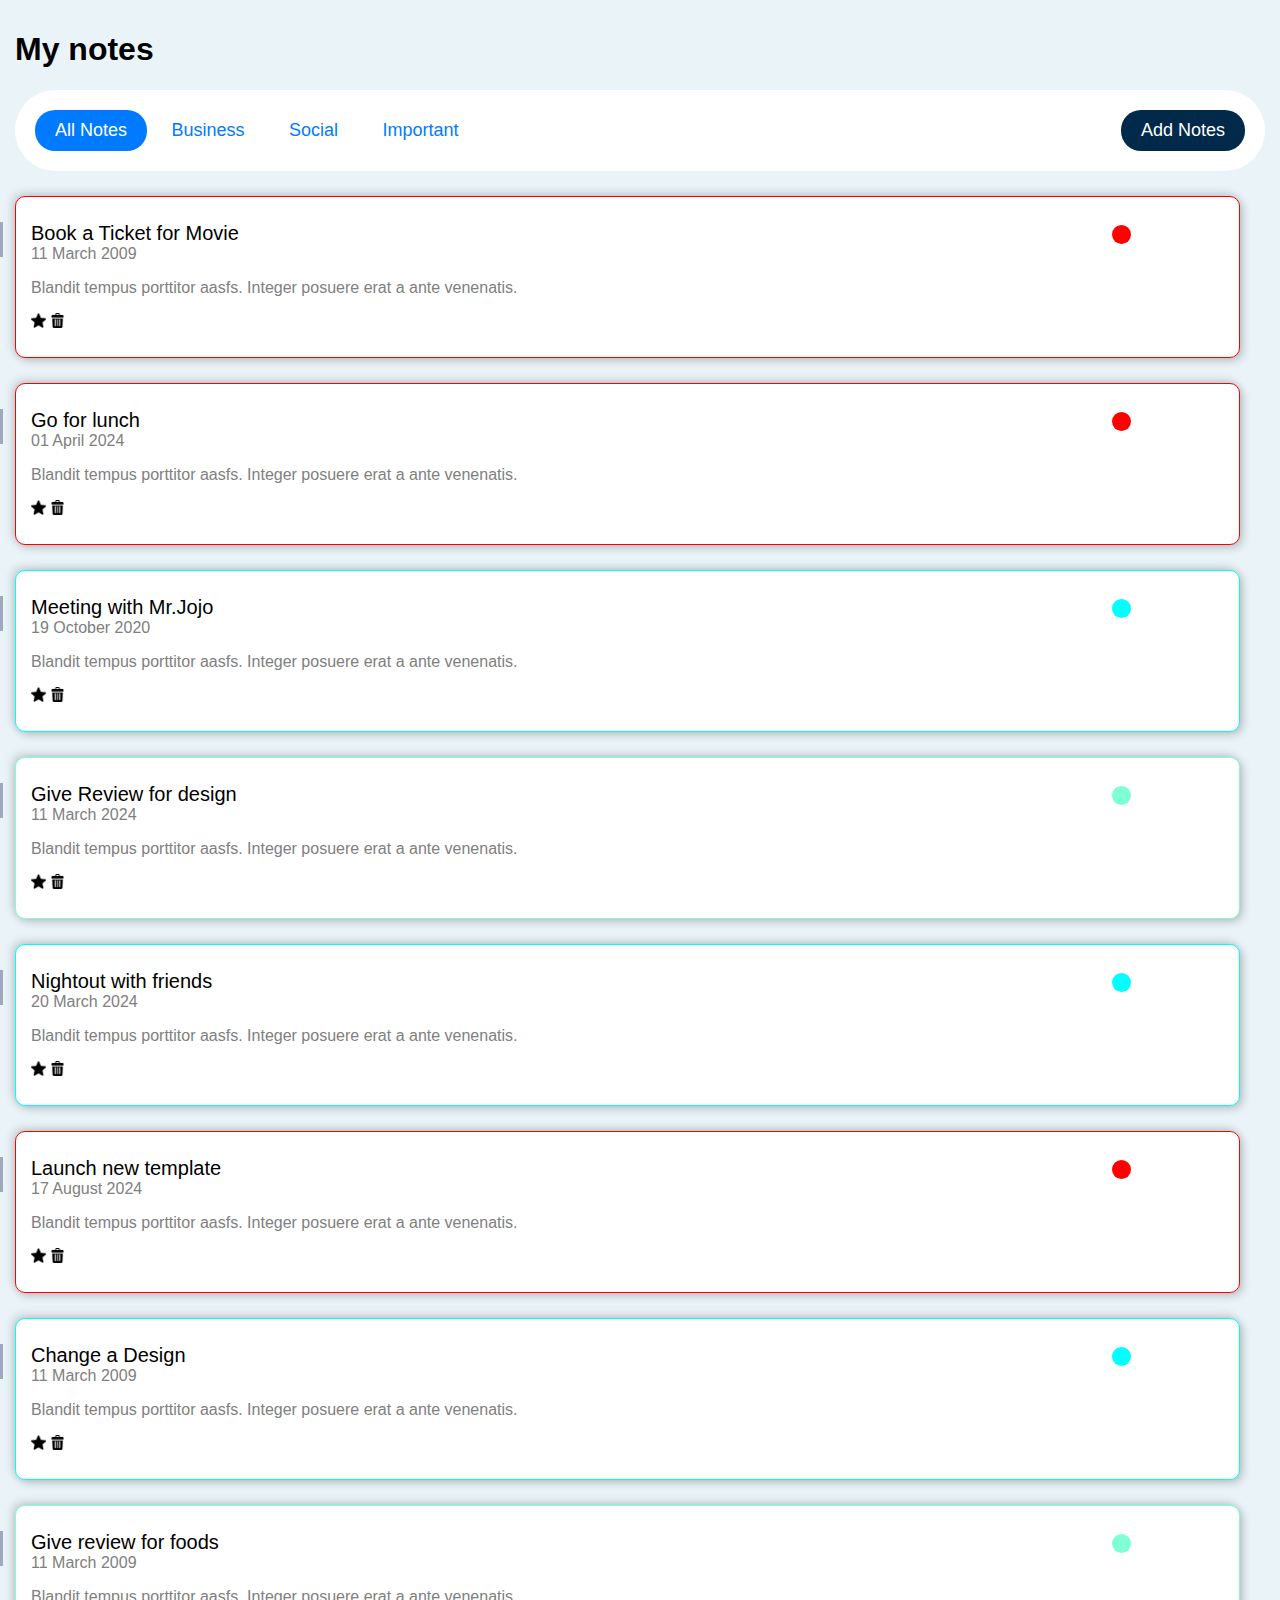
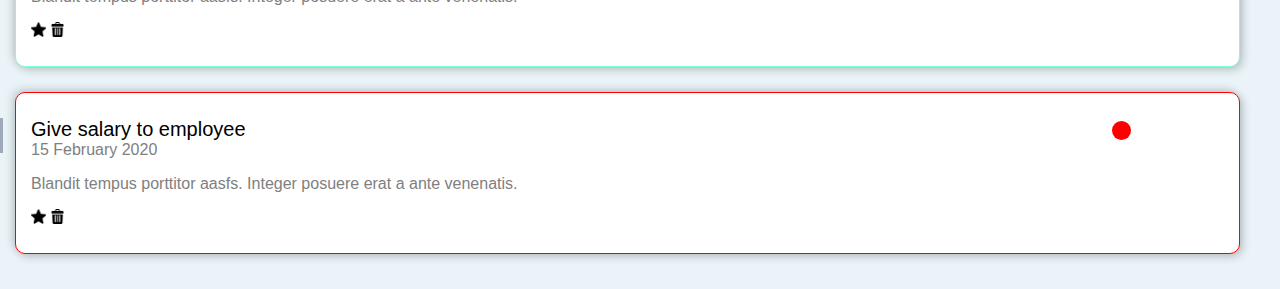
==== index.html @ 5e7e02a1 "done" ====
<!DOCTYPE html>
<html lang="en">
<head>
    <meta charset="UTF-8">
    <meta name="viewport" content="width=device-width, initial-scale=1.0">
    <link rel="stylesheet" href="style.css">
    <title>Document</title>
</head>
<body>

    <div class="container">



    </div>

    <script src="data.js"></script>
    <script src="function.js"></script>
    <script src="app.js"></script>

</body>
</html>
---- style.css ----
*{
    box-sizing: border-box;
    font-family:'Roboto', 'Gill Sans', Calibri, 'Trebuchet MS', sans-serif
}

.menu-pc{
    display: none;
}

img{
    width: 15px;
}

img:hover{
    cursor: pointer;
}

button:hover{
    cursor: pointer;
}

body{
    padding: 10px 15px;
    margin: 0px;
    background-color: rgb(234, 244, 248);
}

.menu-container{
    margin-bottom: 25px;
}

.menu-mobile{
    width: 100%;
    display: flex;
    flex-direction: row;
    justify-content: space-between;
    align-content: space-between;
}

#menu{
    padding: auto;
    /* background-color: aliceblue; */
    border: gray 1px solid;
    border-radius: 5px;
    font-size: 18px;
}

.btnAddNotes{
    background-color: rgb(1, 42, 74);
    color: white;
    border: 0px;
    font-size: 18px;
    padding: 5px 10px;
    border-radius: 8px;
}

.card-note{

    background-color: white;
    box-shadow: 3px 3px 8px rgba(0, 0, 0, 0.2), -3px -3px 8px rgba(0, 0, 0, 0.15);
    border-radius: 10px;
    padding: 25px 15px ;
    margin-bottom: 25px;
    border: red 1px solid;
}

.card-info{
    display: flex;
    flex-direction: row;;
    justify-content: flex-start;

}

.card-title-date{
    width: 90%;
}

.h1-card{
    width: 100%;
    font-size: 20px;
    font-weight: 450;
    margin: 0px;
    display: block;
    text-overflow: ellipsis;
    white-space: nowrap;
    overflow: hidden;
}

.p-card{
    margin: 0px;
    color: gray;
}

.desc-card{
    color: gray;
}

#cerc{
    margin-left:7px;
    margin-top: 3px;
    border-radius: 50px;
    width: 19px;
    height: 19px;
}

.side-stick {
    position: absolute;
    width: 3px;
    height: 35px;
    left: 0;
    background-color: rgba(82, 95, 127, .5);
}

.card-save{
    display: flex;
    flex-direction: row;
    justify-content: space-around;
}

.btns{
    margin-top: 10px;
    width: 100px;
    border: 0px;
    background-color: #007BFF;
    color: white;
    font-size: 17px;
    border-radius: 5px;
}

.category{
    height: 40px;
    margin-left: 5px;
}

.add-container{
    display: none;
}

@media(min-width:1000px){
    
    .menu-mobile{
        display: none;
    }

    .menu-pc{
        background-color: white;
        padding: 20px 20px;
        display: flex;
        flex-direction: row;
        justify-content: space-between;
        border-radius: 50px;
    }

    .add-container{
        width: 100%;
    }

    .btnMenu{
        background-color: white;
        color: #007BFF;
        border: 0px;
        font-size: 18px;
        padding: 10px 20px;
        border-radius: 20px;
    }
    
    .btnAddNotes{
        padding: 10px 20px;
        border-radius: 20px;
    }
    
    
    .btnAll{
        background-color: #007BFF;
        color: white;
    }

    .notes-container{
        display: flex;
        flex-direction: row;
        flex-wrap: wrap;
        
    }

    .card-note{
        width: 100%;
        margin-right: 25px;
    }

}
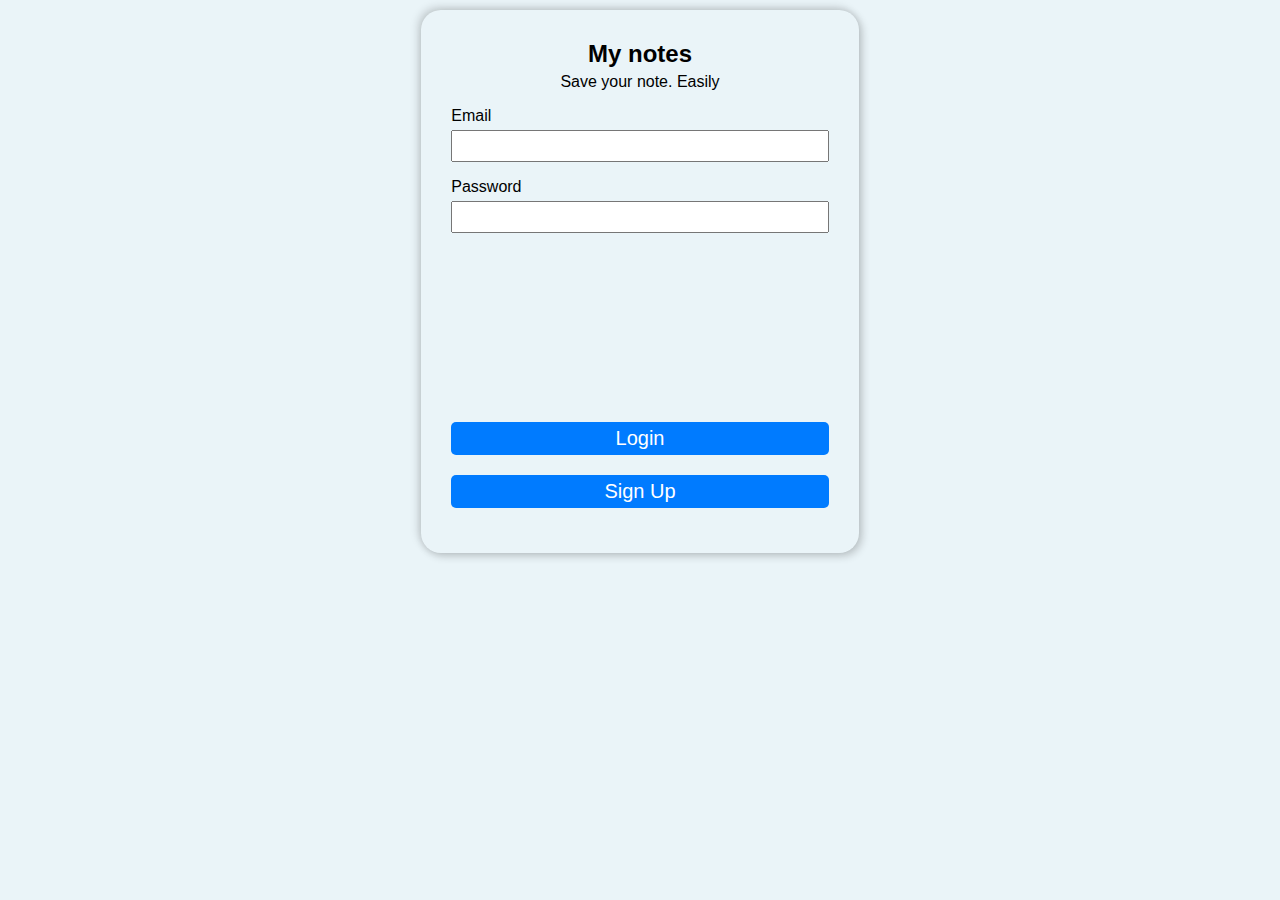
==== commit 54b2543e: "done" ====
--- a/index.html
+++ b/index.html
@@ -10,7 +10,7 @@
 
     <div class="container">
 
-
+        
 
     </div>
 
--- a/style.css
+++ b/style.css
@@ -3,6 +3,72 @@
     font-family:'Roboto', 'Gill Sans', Calibri, 'Trebuchet MS', sans-serif
 }
 
+
+/*LOGIN*/
+.containers-login{
+    display: flex;
+    flex-direction: column;
+    justify-content: flex-start;
+    align-content: center;
+    box-shadow: 3px 3px 8px rgba(0, 0, 0, 0.2), -3px -3px 8px rgba(0, 0, 0, 0.15);
+    padding: 25px 30px;
+    border-radius: 20px;
+}
+
+.header-container-login{
+    display: flex;
+    flex-direction: column;
+    justify-content: center;
+    margin-bottom: 30%s;
+}
+
+.text-style{
+    text-align: center;
+    margin-bottom: 0px;
+    margin-top: 5px;
+}
+
+.login-info{
+    margin-bottom: 50%;
+}
+
+.txt{
+    width: 100%;
+    font-size: 16px;
+    padding: 5px;
+}
+
+.info-data{
+    margin-bottom: 5px;
+}
+
+.btn-log{
+    width: 100%;
+    font-size: 20px;
+    border: 0px;
+    background-color: #007BFF;
+    color: white;
+    margin-bottom: 20px;
+    border-radius: 5px;
+    padding: 5px 0px;
+}
+
+.btn-log:hover{
+    background-color: #0051a7;
+}
+
+
+
+
+
+
+
+
+
+
+
+
+/*HOME*/
 .menu-pc{
     display: none;
 }
@@ -23,6 +89,30 @@
     padding: 10px 15px;
     margin: 0px;
     background-color: rgb(234, 244, 248);
+}
+
+
+.header-title-container{
+    display: flex;
+    flex-direction: row;
+    justify-content: space-between;
+}
+
+.log-out-container{
+    display: flex;
+    flex-direction: column;
+    align-content: center;
+}
+
+.btn-log-out{
+    width: 100px;
+    font-size: 18px;
+}
+
+.name-user{
+    font-size: 20px;
+    margin: 5px;
+    text-align: center;
 }
 
 .menu-container{
@@ -136,8 +226,21 @@
     display: none;
 }
 
-@media(min-width:1000px){
-    
+@media(min-width:900px){
+    
+       
+    html, body {
+        width: 100%;
+        height: 100%;
+    }
+
+    .containers-login{
+        width: 35%;
+        align-self: center;
+        justify-self: center;
+    }
+
+
     .menu-mobile{
         display: none;
     }
@@ -183,7 +286,7 @@
     }
 
     .card-note{
-        width: 100%;
+        width: 30%;
         margin-right: 25px;
     }
 
